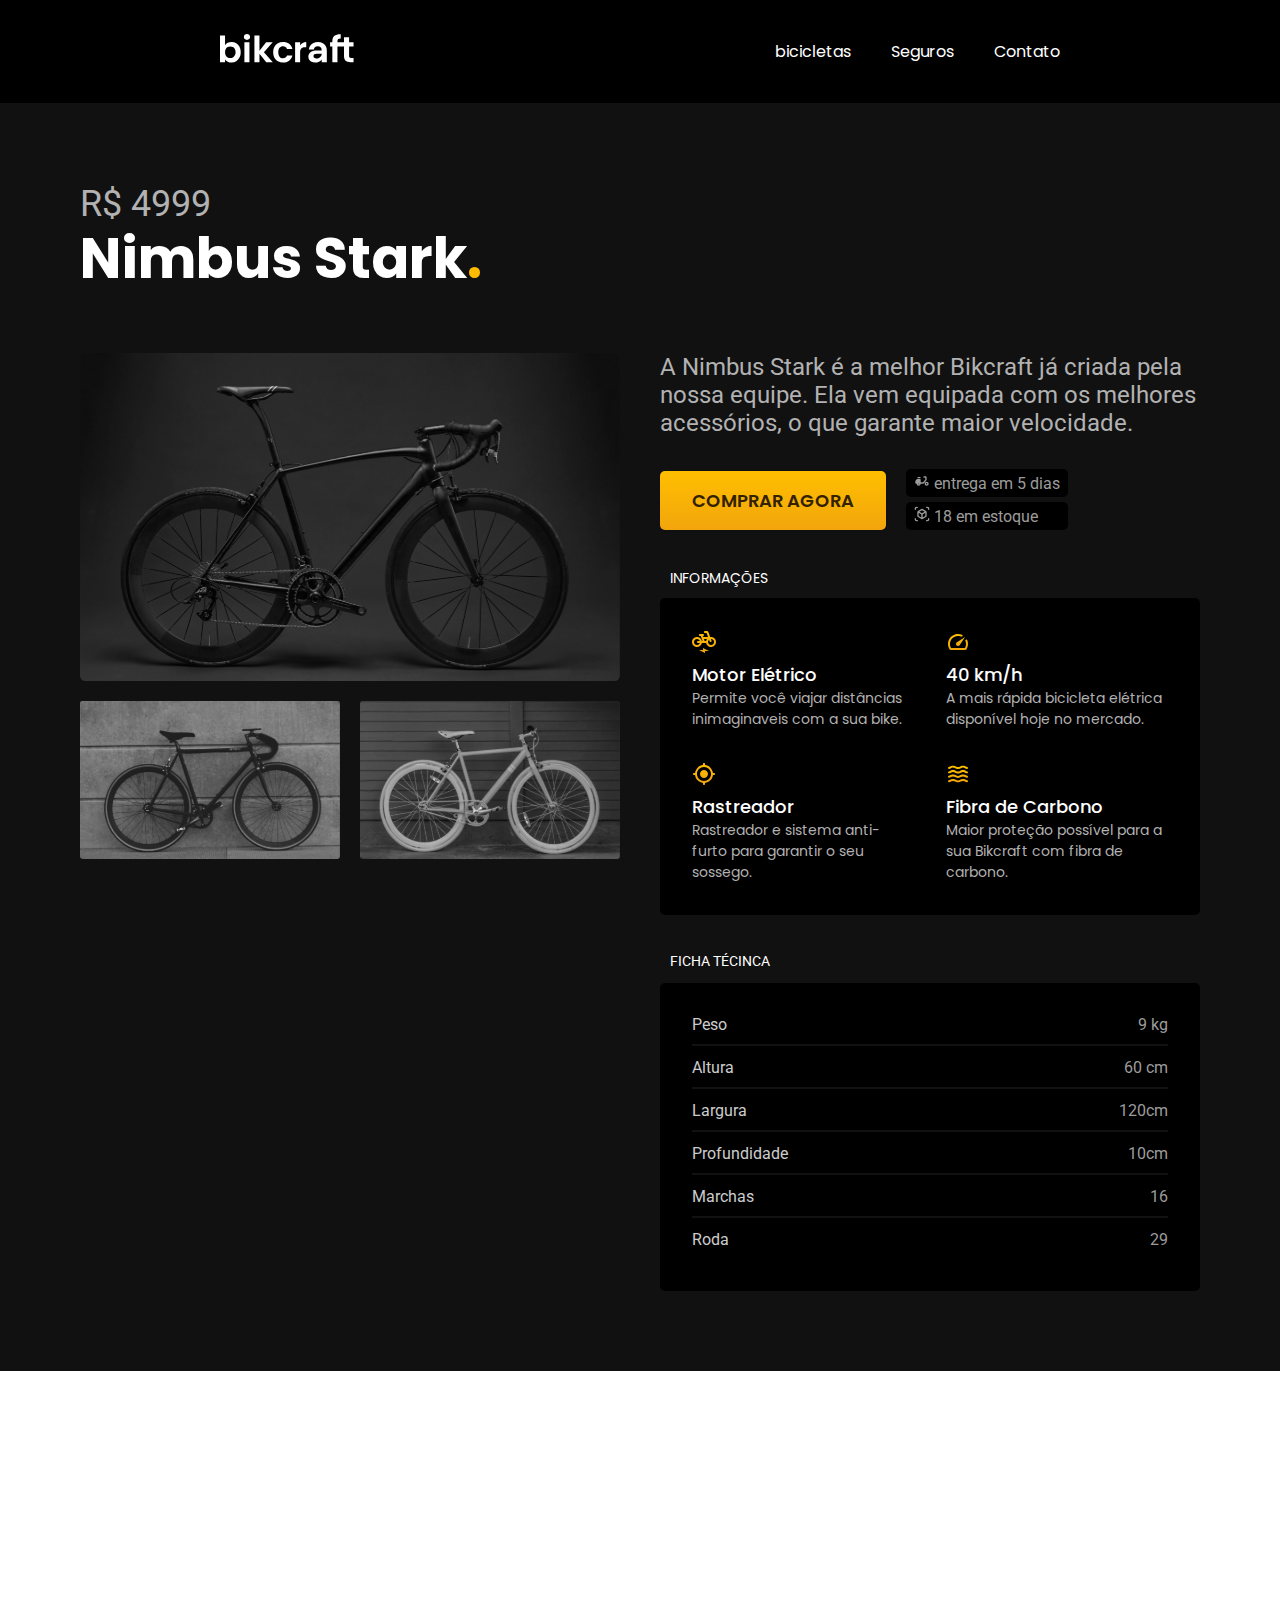
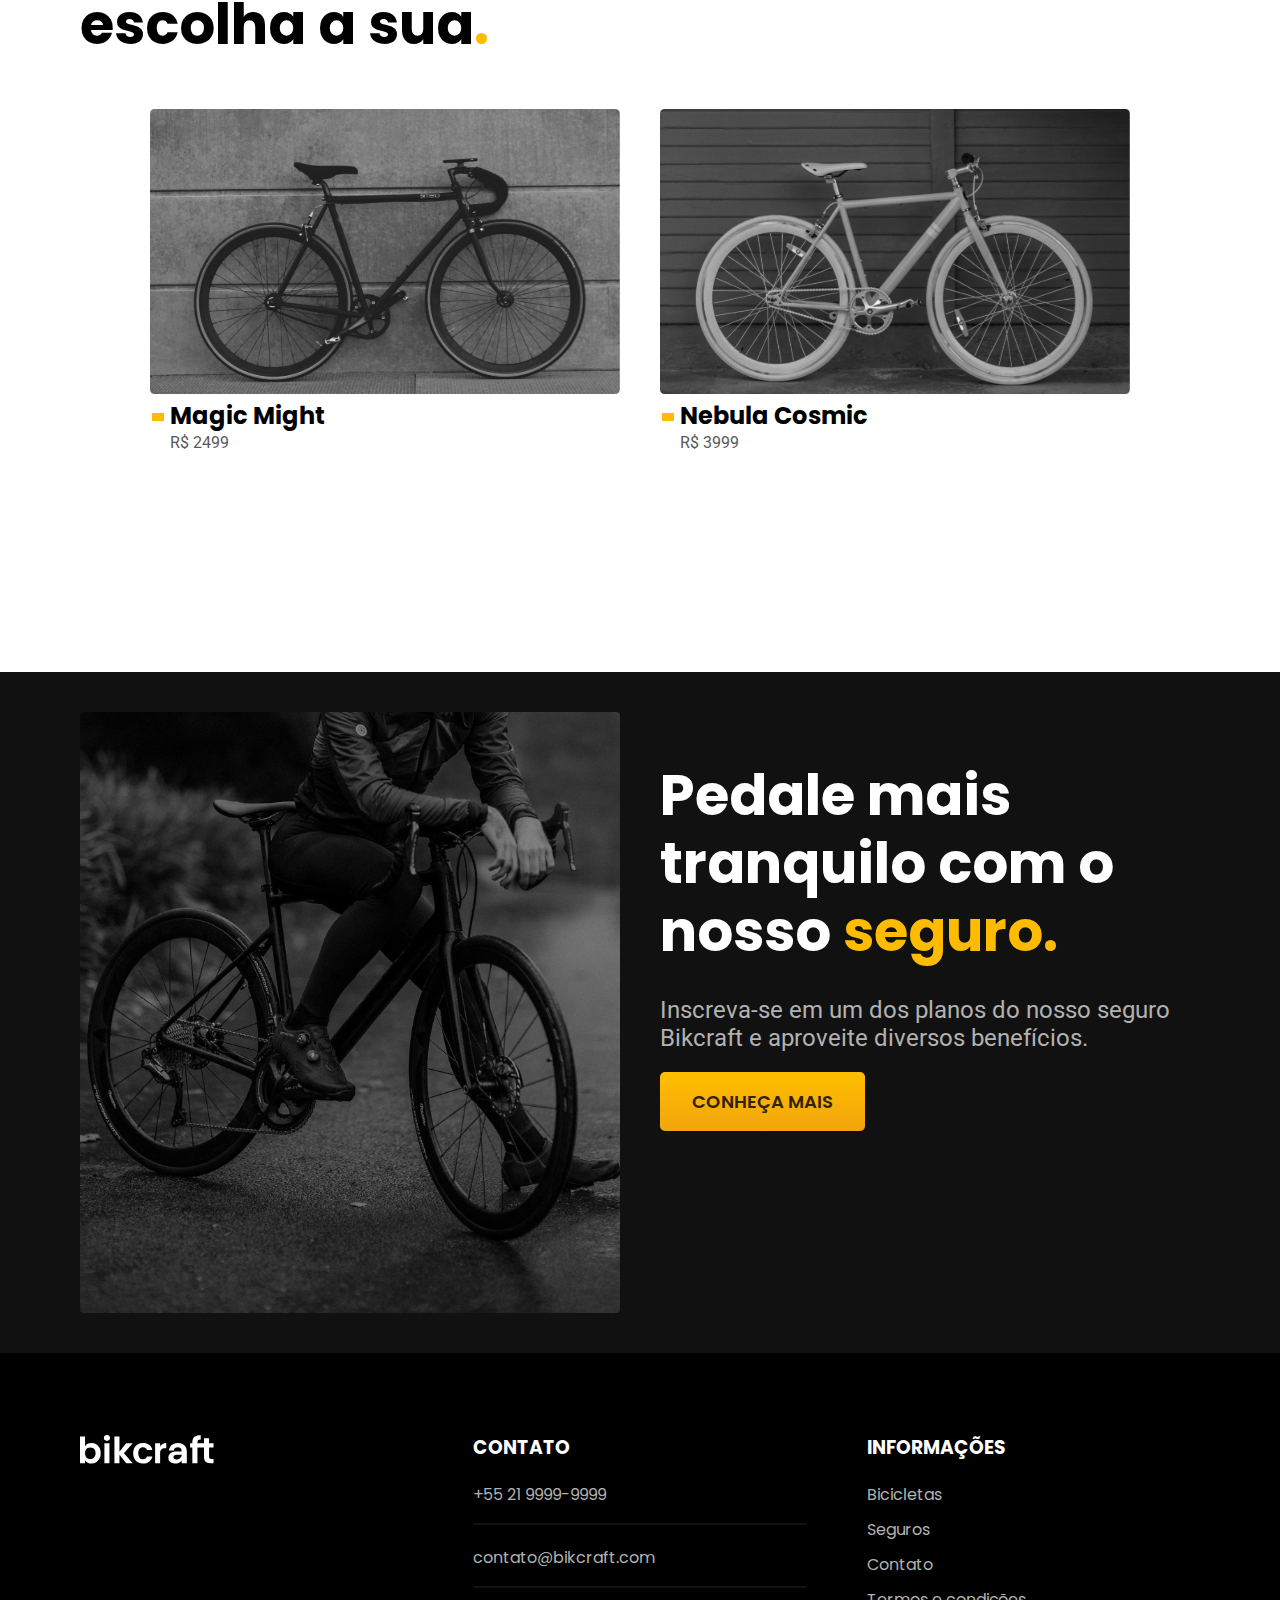
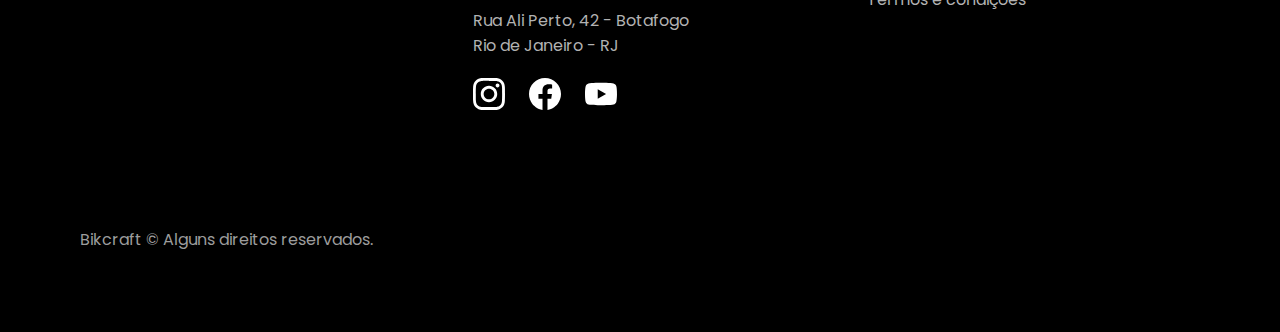
==== bicicletas-page2.html @ 641ce757 "pagina 2 bicicletas ok" ====
<!DOCTYPE html>
<html lang="pt-BR">

<head>
  <meta charset="UTF-8">
  <meta http-equiv="X-UA-Compatible" content="IE=edge">
  <meta name="viewport" content="width=device-width, initial-scale=1.0">
  <link rel="stylesheet" href="./css/pagina-principal/geral.css">
  <title>Bicicletas | bikcraft a sua loja</title>
</head>

<body>
  <header class="header">
    <a href="/pagina-principal.html"><img class="logo-header" src="/img/bikcraft.svg" alt="logo bikcraft"></a>

    <nav>
      <ul class="menu">
        <li><a href="/bicicletas.html">bicicletas</a></li>
        <li><a href="#">Seguros</a></li>
        <li><a href="#">Contato</a></li>
      </ul>
    </nav>
  </header>

  <section class="bikes-detalhe">
    <div class="container-detalhe">
      <span class="preco-detalhe">R$ 4999</span>
      <h1 class="titulo">Nimbus Stark<span>.</span></h1>

      <div class="grid-principal-detalhe">
        <div class="grid-bikes">
          <img src="/img/bicicleta11.svg" alt="imagem de bicicleta" class="bike-selecionada">
          <img src="/img/bicicleta2.svg" alt="imagem de bicicleta" class="bike-nao-selecionada">
          <img src="/img/bicicleta3.svg" alt="imagem de bicicleta" class="bike-nao-selecionada">
        </div>

        <div class="grid-descricao-bike">
          <p class="descricao-bike">A Nimbus Stark é a melhor Bikcraft já criada pela nossa equipe. Ela vem equipada com
            os melhores
            acessórios, o que
            garante maior velocidade.</p>
          <div class="bloco-descricao">
            <a href="" class="bt-bikes"> comprar agora</a>
            <div class="sub-descricao">
              <div>
                <img src="/img/entrega.svg" alt="ícone de entrega"> <span>entrega em 5 dias</span>
              </div>
              <div>
                <img src="/img/estoque.svg" alt="ícone de estoque"> <span>18 em estoque</span>
              </div>
            </div>
          </div>


          <div class="equipamentos-bike">
            <span class="sub-title-equip">informações</span>
            <div>
              <img src="/img/eletrica.svg" alt="icone de bicicleta elétrica">
              <h4>Motor Elétrico</h4>
              <p>Permite você viajar distâncias inimaginaveis com a sua bike.</p>
            </div>

            <div>
              <img src="/img/velocidade-icon.svg" alt="icone de velocímetro">
              <h4>40 km/h</h4>
              <p>A mais rápida bicicleta elétrica disponível hoje no mercado.</p>
            </div>

            <div>
              <img src="/img/rastreador-icon.svg" alt="icone de rastreador">
              <h4>Rastreador</h4>
              <p>Rastreador e sistema anti-furto para garantir o seu sossego.</p>
            </div>

            <div>
              <img src="/img/carbono.svg" alt="icone de fibra de carbono">
              <h4>Fibra de Carbono</h4>
              <p>Maior proteção possível para a sua Bikcraft com fibra de carbono.</p>
            </div>
          </div>

          <div class="ficha-tecnica">
            <span class="sub-title-equip">Ficha Técinca</span>
            <ul class="list-ficha">
              <li>Peso <span>9 kg</span></li>
              <li>Altura <span>60 cm</span></li>
              <li>Largura <span>120cm</span></li>
              <li>Profundidade <span>10cm</span></li>
              <li>Marchas <span>16</span></li>
              <li>Roda <span>29</span></li>
            </ul>
          </div>
        </div>
      </div>
    </div>
  </section>

  <section class="bicileta2">
    <div class="bicicletas">
      <h1 class="titulo">escolha a sua<span>.</span></h1>

      <div class="selecao-bike">

        <div class="bike-option">
          <a href="#"><img src="/img/bicicleta2.svg" alt=""></a>
          <h2>Magic Might</h2>
          <span>R$ 2499</span>
        </div>

        <div class="bike-option">
          <a href=""><img src="/img/Nimbus-stark.svg" alt=""></a>
          <h2>Nimbus Stark</h2>
          <span>R$ 4999</span>
        </div>

        <div class="bike-option">
          <a href=""><img src="/img/bicicleta3.svg" alt=""></a>
          <h2>Nebula Cosmic</h2>
          <span>R$ 3999</span>
        </div>
      </div>
    </div>
  </section>

  <section class="seguro-page2">
    <div class="container-seguro-p2">
      <img src="/img/seguros.svg" alt="">
      <div>
        <h1 class="titulo">Pedale mais
          tranquilo com
          o nosso <span>seguro.</span></h1>
        <p class="descricao-bike">Inscreva-se em um dos planos do nosso seguro Bikcraft e aproveite diversos benefícios.
        </p>
        <a href="#" class="bt-bikes">conheça mais</a>
      </div>
    </div>
  </section>

  <div class="rodape-page2">
    <footer class="rodape">

      <div class="container-rodape">
        <img src="/img/bikcraft.svg" alt="logo">

        <div class="contato-rodape">
          <h3 class="titulo-rodape">CONTATO</h3>

          <ul class="font-2 contato-list">
            <li><a href="tel:+552199999999">+55 21 9999-9999</a></li>
            <li><a href="mailto: contato@bikcraft.com">contato@bikcraft.com</a></li>
            <li>Rua Ali Perto, 42 - Botafogo <br>
              Rio de Janeiro - RJ</li>
          </ul>

          <div class="contato-redes">
            <a href="https://www.instagram.com/" target="blank"><img src="/img/instagram.svg" alt="icon instagram"></a>
            <a href="https://www.facebook.com/" target="blank"><img src="/img/facebook.svg" alt="icon facebook"></a>
            <a href="https://www.youtube.com/" target="blank"><img src="/img/youtube.svg" alt="icon youtube"></a>
          </div>
        </div>

        <div class="informacoes">
          <h3 class="titulo-rodape">INFORMAÇÕES</h3>
          <ul class="font-2 contato-list">
            <li><a href="">Bicicletas</a></li>
            <li><a href="">Seguros</a></li>
            <li><a href="">Contato</a></li>
            <li><a href="">Termos e condições</a></li>
          </ul>
        </div>
        <span class="direitos">Bikcraft © Alguns direitos reservados.</span>
      </div>
    </footer>
  </div>
</body>
---- css/pagina-principal/geral.css ----
@import url("https://fonts.googleapis.com/css2?family=Merriweather:ital,wght@1,700&family=Poppins:wght@400;500;700&family=Roboto:wght@400;500;700&display=swap");

@import url("./depoimento.css");
@import url("./diferencial.css");
@import url("./header.css");
@import url("./home-rodape.css");
@import url("./home-seguros.css");
@import url("./introducao.css");
@import url("./parceiros.css");
@import url("./selecao-bike.css");
@import url("/css/pagina-bicicletas/intro-bicicletas.css");
@import url("/css/pagina-bicicletas/bikes.css");
@import url("/css/bicicletas-page2/bike-detalhe.css");
@import url("/css/bicicletas-page2/selecao-bike-page2.css");
@import url("/css/bicicletas-page2/seguros-page2.css");

* {
  margin: 0;
  padding: 0;
}

:root {
  --bg-black: #000000;
  --font-titulo: "Poppins", sans-serif;
  --font-subtitulo: "Roboto", sans-serif;
  --font-1: #ffffff;
  --font-2: #b2b2b2;
}

.font-1 {
  color: var(--font-1);
}

.font-2 {
  color: var(--font-2);
}
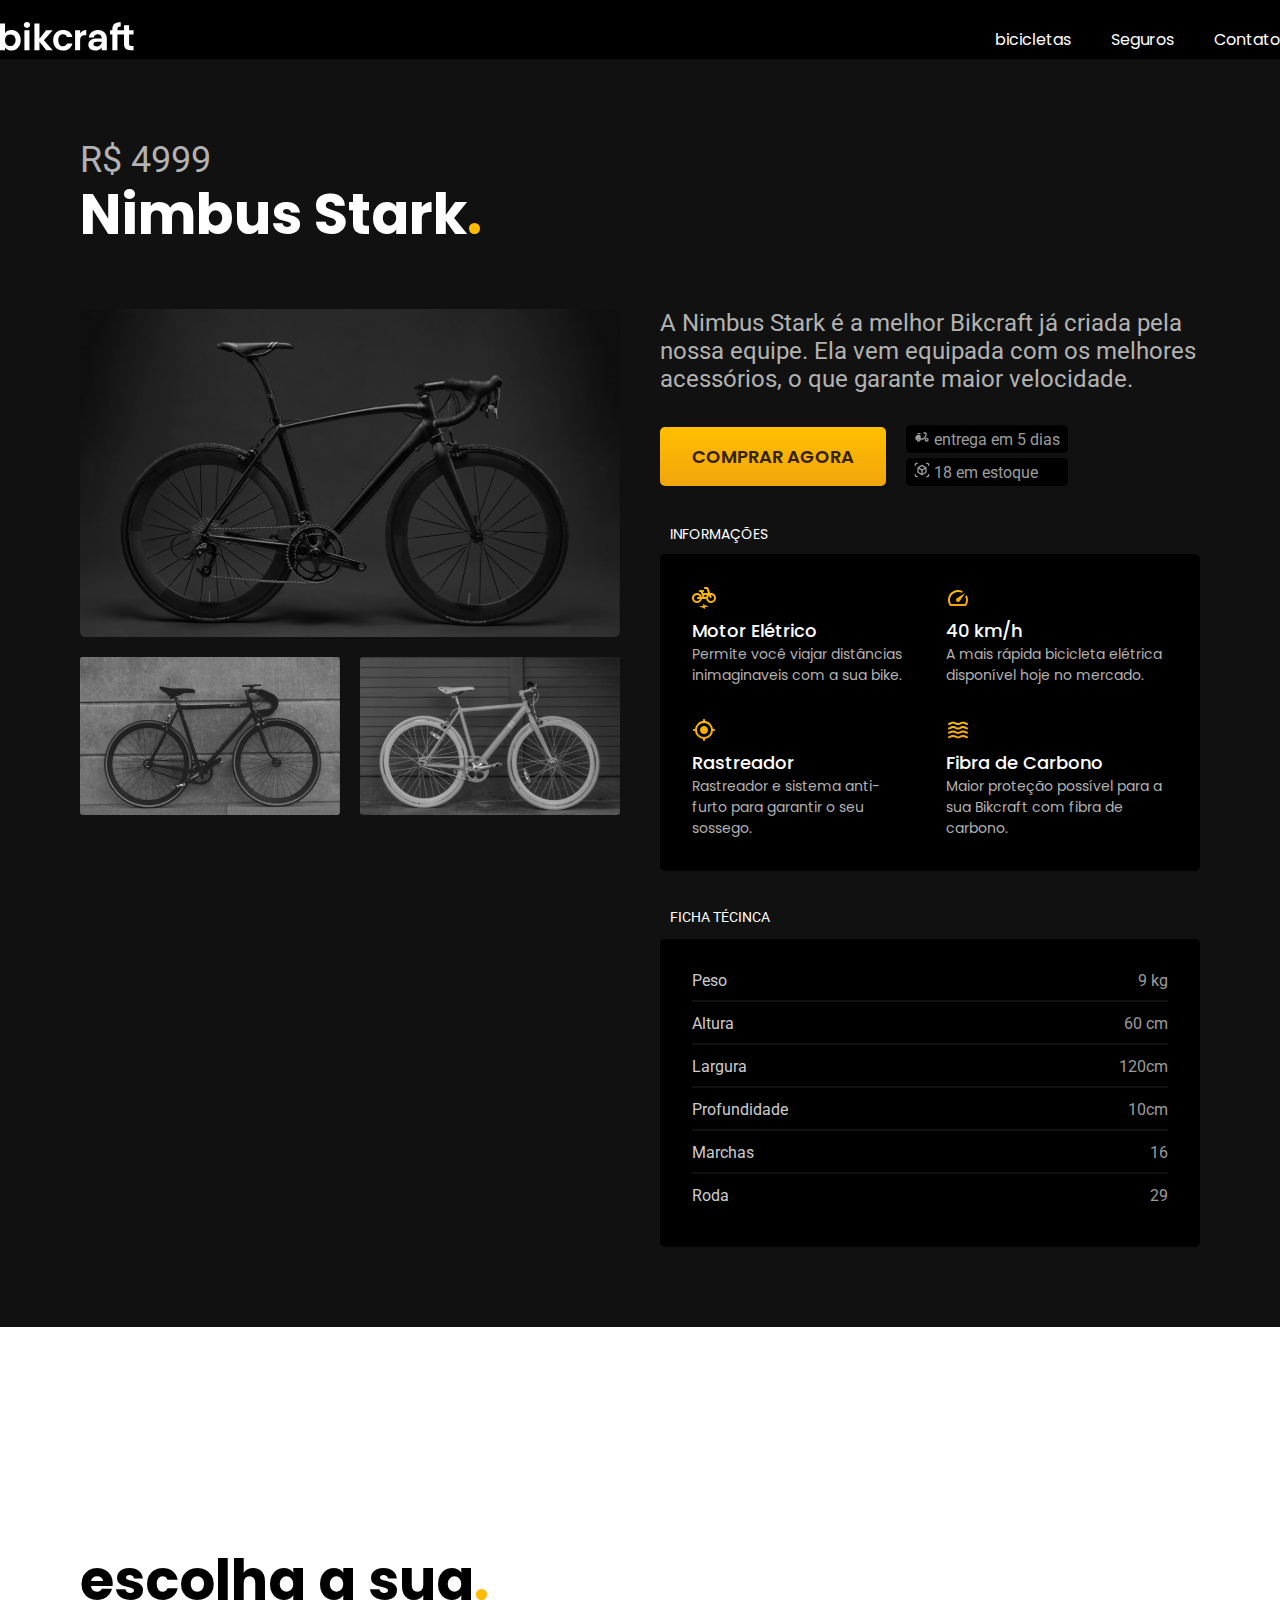
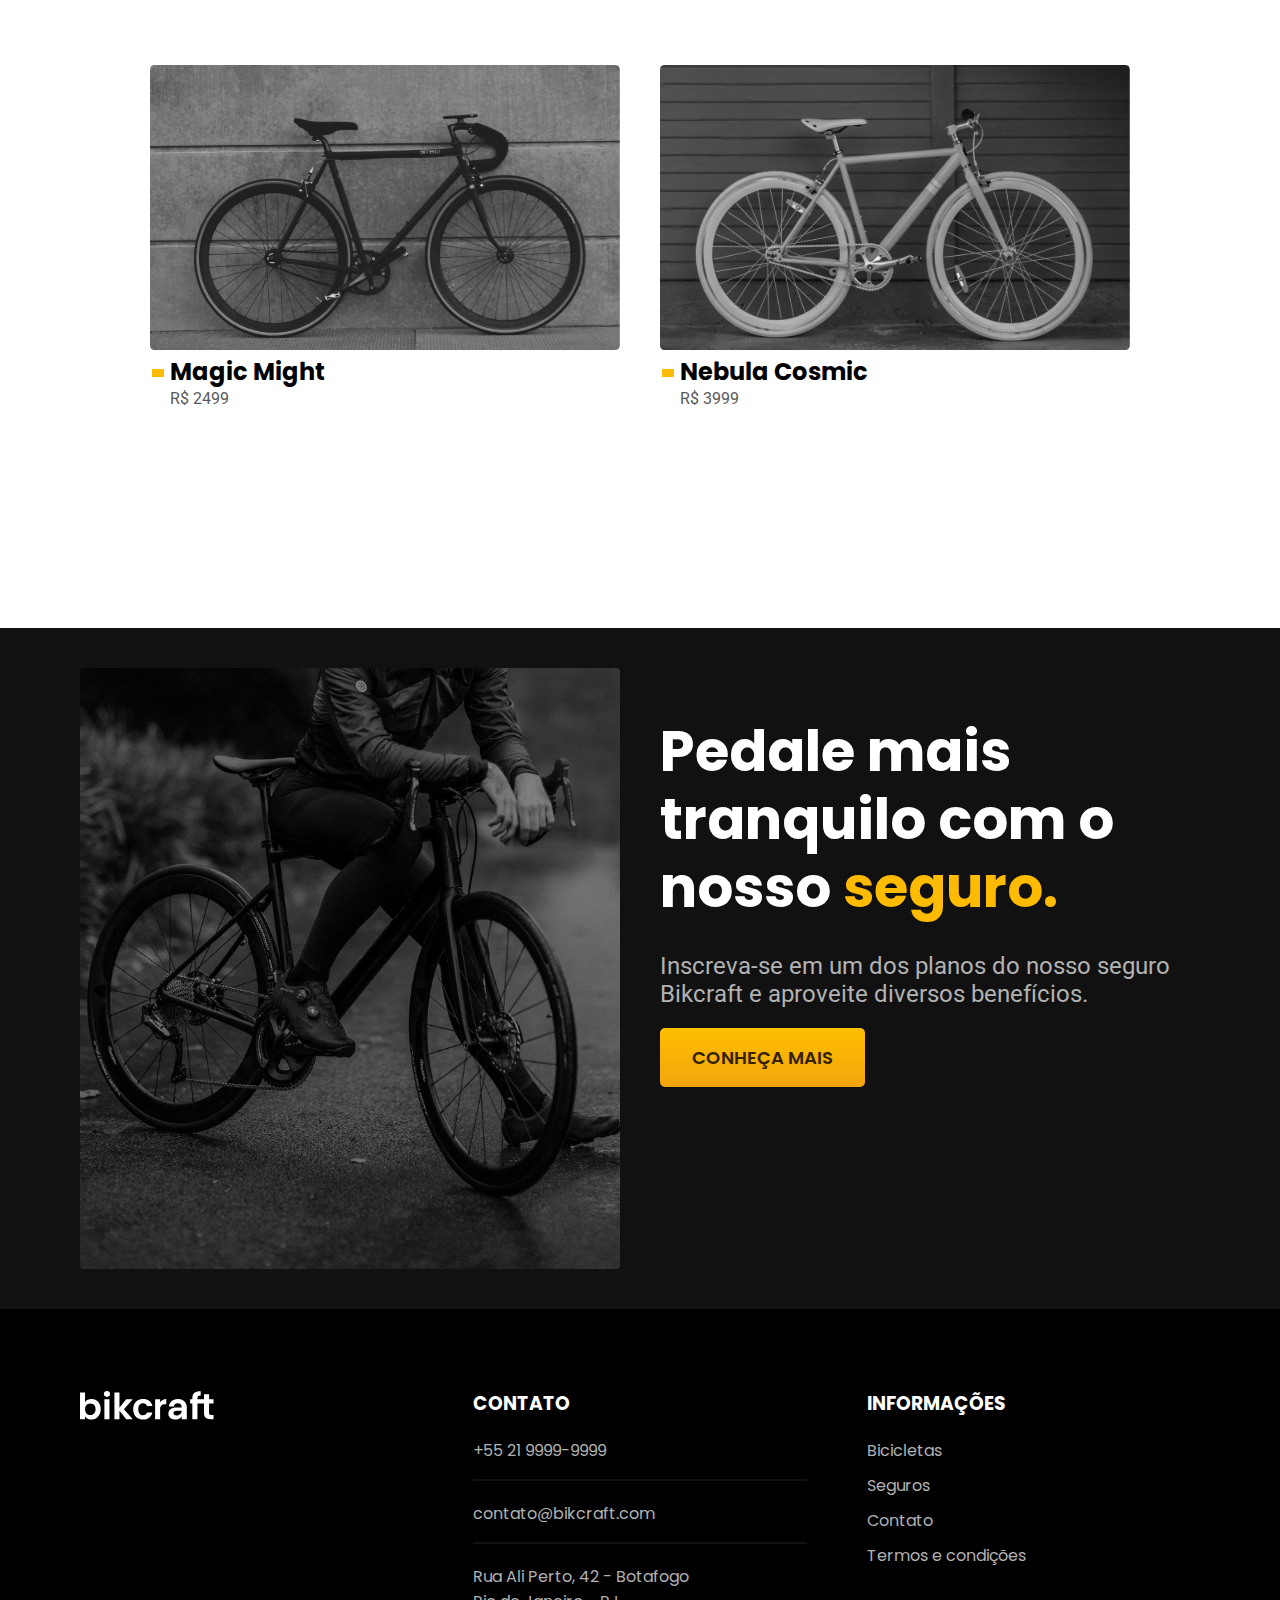
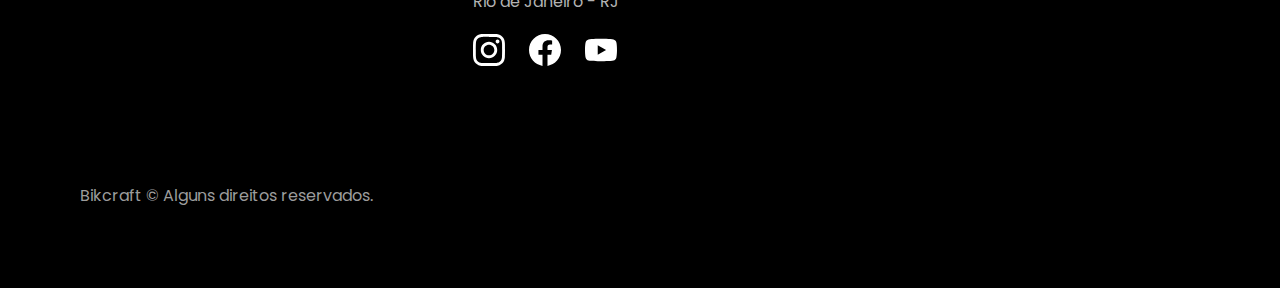
==== commit 063eb741: "ajustes" ====
--- a/bicicletas-page2.html
+++ b/bicicletas-page2.html
@@ -11,15 +11,17 @@
 
 <body>
   <header class="header">
-    <a href="/pagina-principal.html"><img class="logo-header" src="/img/bikcraft.svg" alt="logo bikcraft"></a>
+    <div class="container-header">
+      <a href="/pagina-principal.html"><img class="logo-header" src="/img/bikcraft.svg" alt="logo bikcraft"></a>
 
-    <nav>
-      <ul class="menu">
-        <li><a href="/bicicletas.html">bicicletas</a></li>
-        <li><a href="#">Seguros</a></li>
-        <li><a href="#">Contato</a></li>
-      </ul>
-    </nav>
+      <nav>
+        <ul class="menu">
+          <li><a href="/bicicletas.html">bicicletas</a></li>
+          <li><a href="/seguro.html">Seguros</a></li>
+          <li><a href="/contato.html">Contato</a></li>
+        </ul>
+      </nav>
+    </div>
   </header>
 
   <section class="bikes-detalhe">
@@ -162,9 +164,9 @@
         <div class="informacoes">
           <h3 class="titulo-rodape">INFORMAÇÕES</h3>
           <ul class="font-2 contato-list">
-            <li><a href="">Bicicletas</a></li>
-            <li><a href="">Seguros</a></li>
-            <li><a href="">Contato</a></li>
+            <li><a href="/bicicletas.html">Bicicletas</a></li>
+            <li><a href="/seguro.html">Seguros</a></li>
+            <li><a href="/contato.html">Contato</a></li>
             <li><a href="">Termos e condições</a></li>
           </ul>
         </div>
--- a/css/pagina-principal/geral.css
+++ b/css/pagina-principal/geral.css
@@ -13,6 +13,9 @@
 @import url("/css/bicicletas-page2/bike-detalhe.css");
 @import url("/css/bicicletas-page2/selecao-bike-page2.css");
 @import url("/css/bicicletas-page2/seguros-page2.css");
+@import url("/css/seguro-page/vantagens.css");
+@import url("/css/seguro-page/perguntas.css");
+@import url("/css/contato-page/contato.css");
 
 * {
   margin: 0;
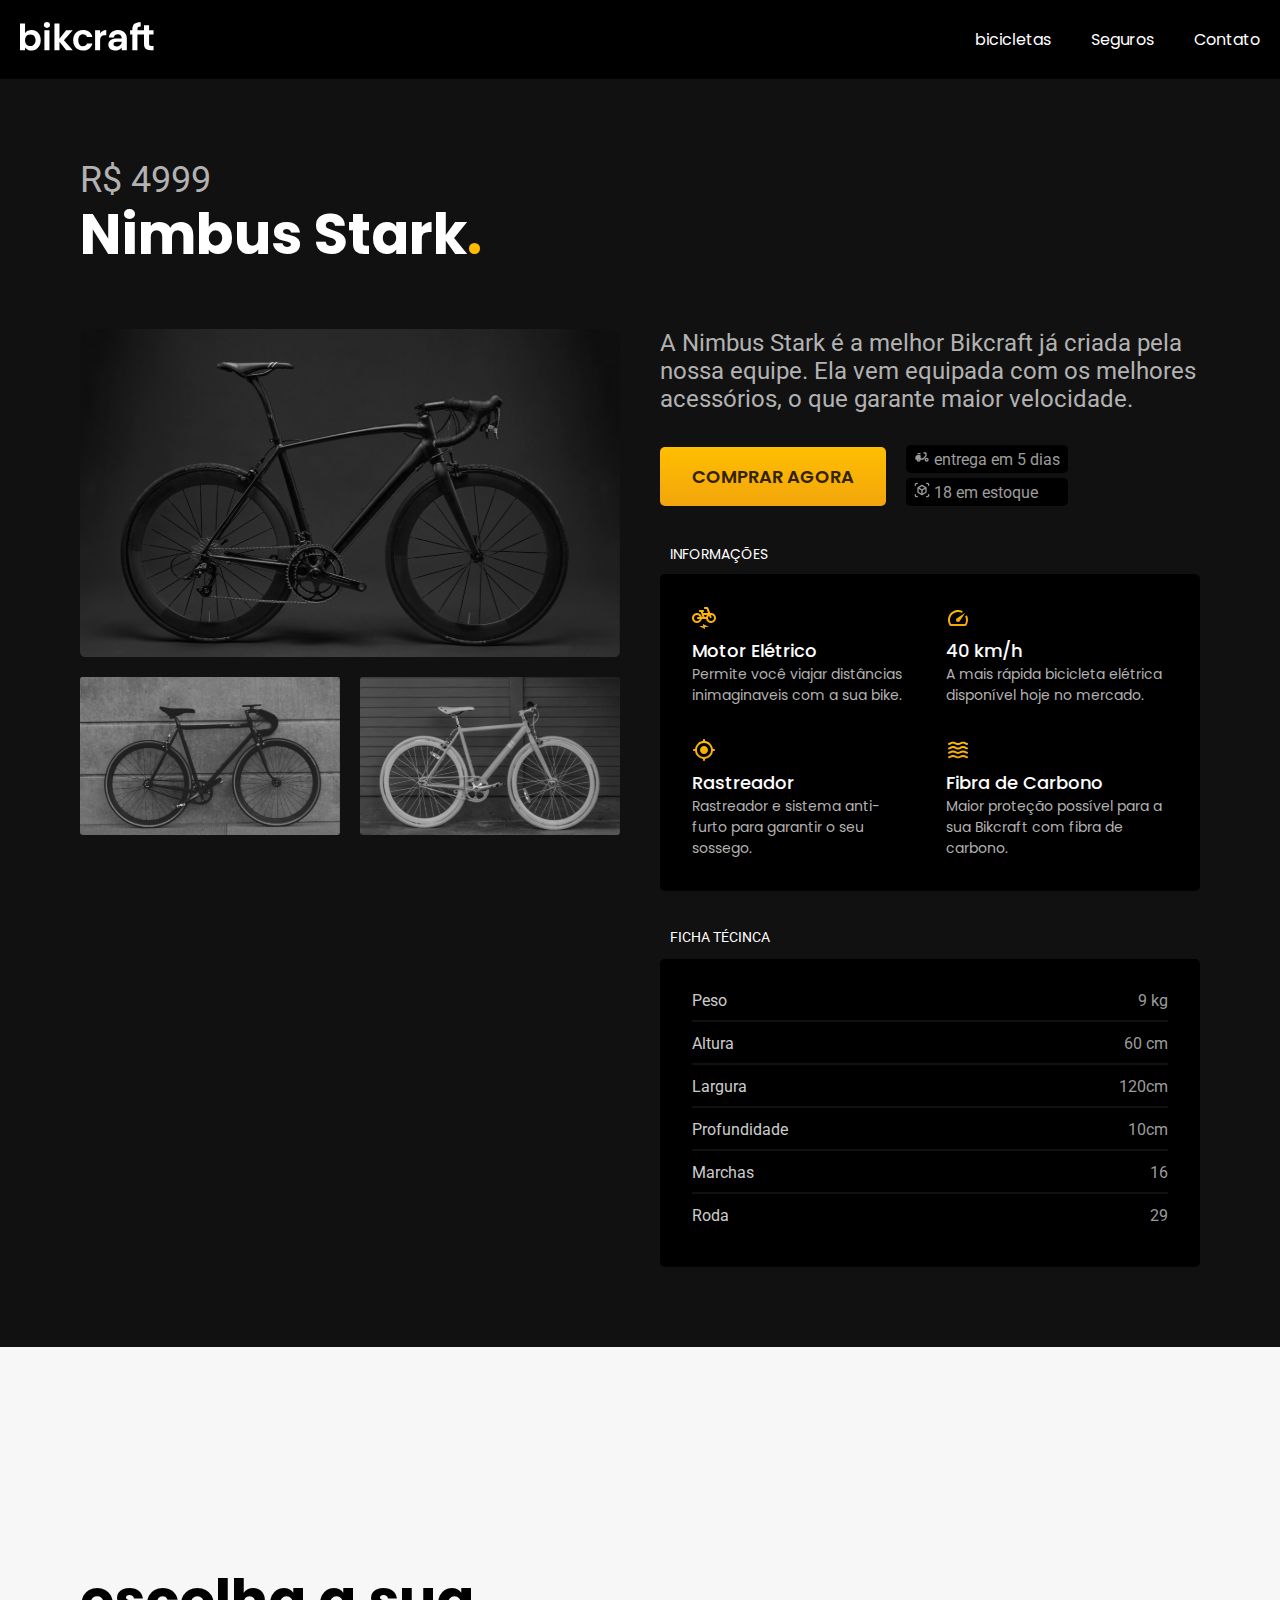
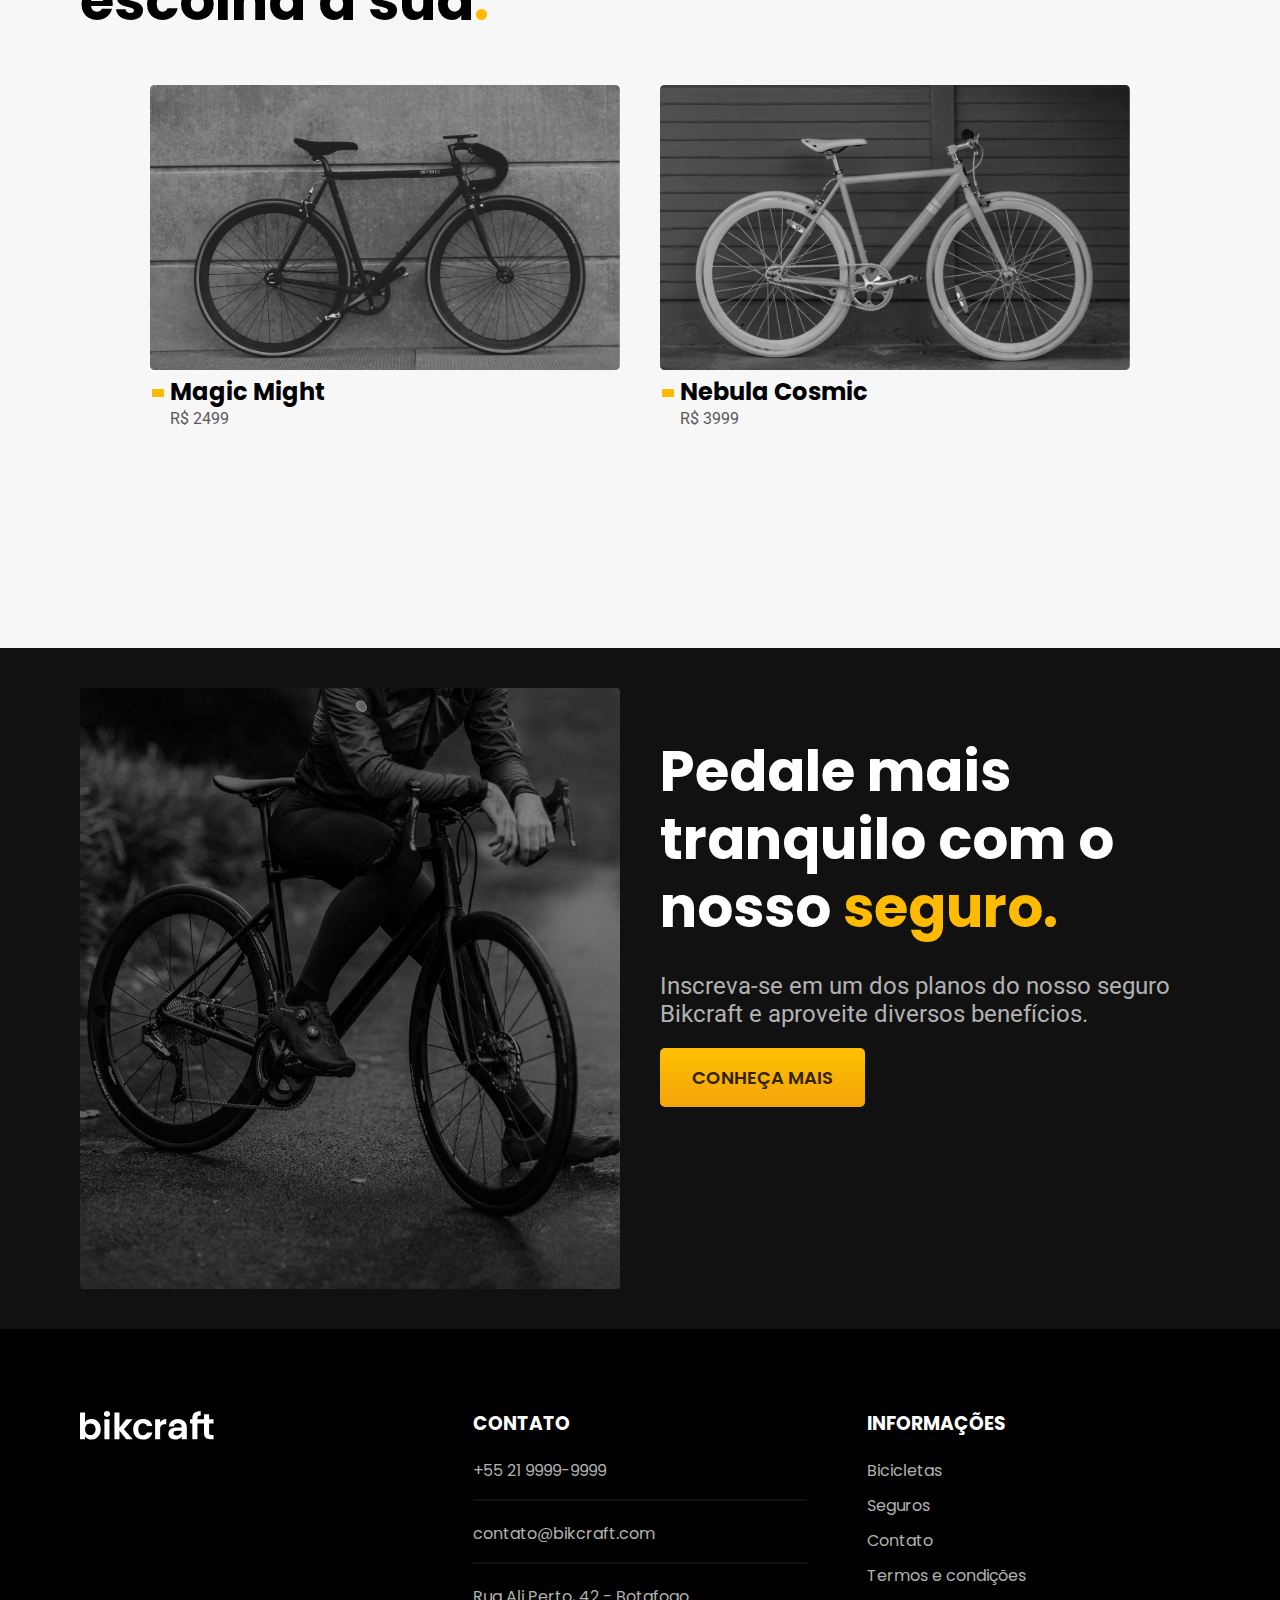
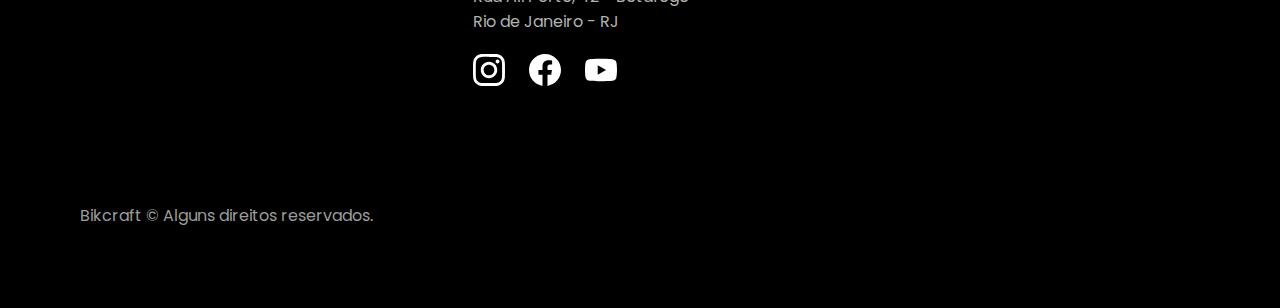
==== commit 71d0033e: "ajustes" ====
--- a/bicicletas-page2.html
+++ b/bicicletas-page2.html
@@ -133,7 +133,7 @@
           o nosso <span>seguro.</span></h1>
         <p class="descricao-bike">Inscreva-se em um dos planos do nosso seguro Bikcraft e aproveite diversos benefícios.
         </p>
-        <a href="#" class="bt-bikes">conheça mais</a>
+        <a href="/seguro.html" class="bt-bikes">conheça mais</a>
       </div>
     </div>
   </section>
@@ -167,7 +167,7 @@
             <li><a href="/bicicletas.html">Bicicletas</a></li>
             <li><a href="/seguro.html">Seguros</a></li>
             <li><a href="/contato.html">Contato</a></li>
-            <li><a href="">Termos e condições</a></li>
+            <li><a href="/termos.html">Termos e condições</a></li>
           </ul>
         </div>
         <span class="direitos">Bikcraft © Alguns direitos reservados.</span>
--- a/css/pagina-principal/geral.css
+++ b/css/pagina-principal/geral.css
@@ -16,6 +16,7 @@
 @import url("/css/seguro-page/vantagens.css");
 @import url("/css/seguro-page/perguntas.css");
 @import url("/css/contato-page/contato.css");
+@import url("/css/termos-condicoes/termos.css");
 
 * {
   margin: 0;
@@ -37,3 +38,11 @@
 .font-2 {
   color: var(--font-2);
 }
+
+.font-t {
+  font-family: var(--font-titulo);
+}
+
+.font-st {
+  font-family: var(--font-subtitulo);
+}
